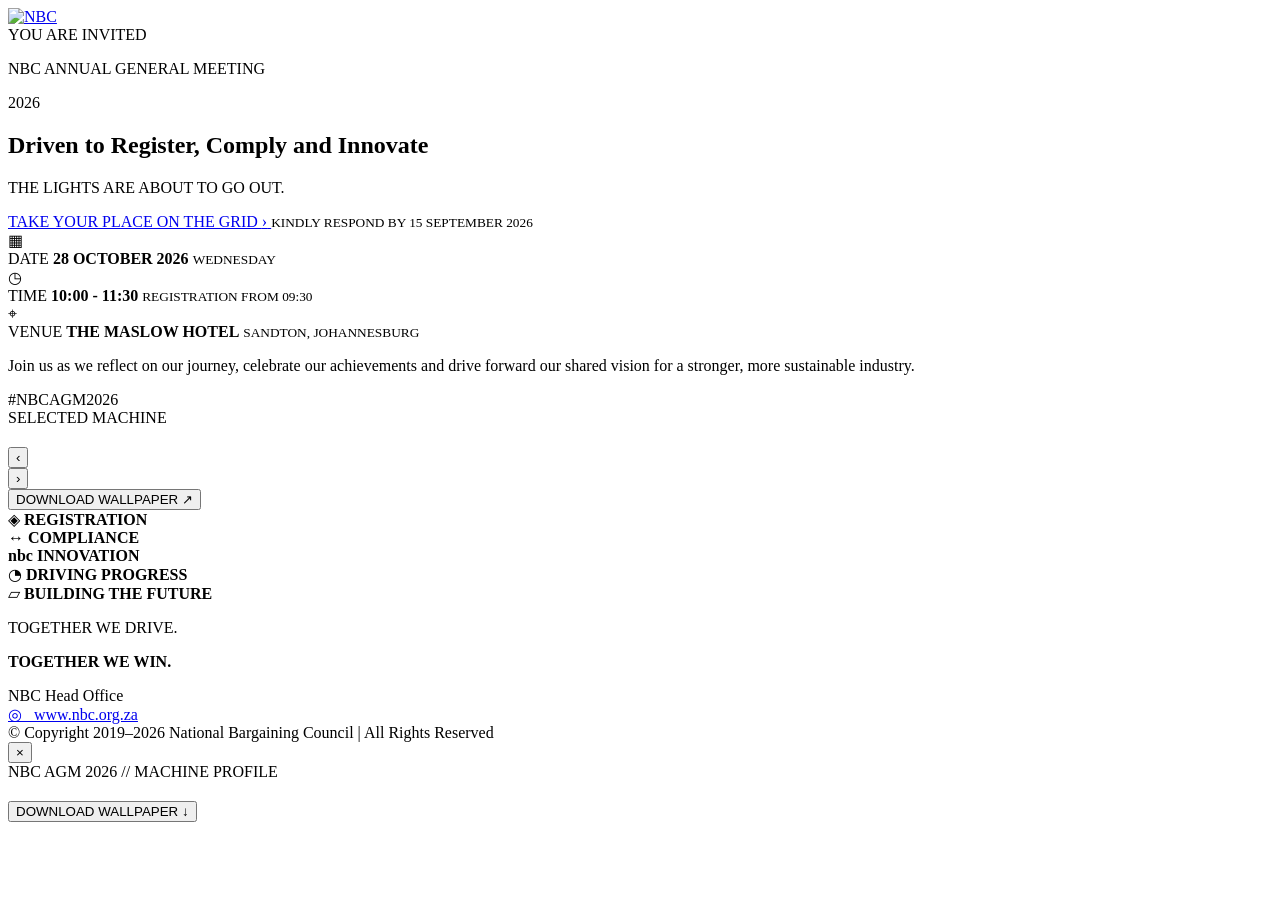
==== pages/grid.html @ b0f7852e "final before testing" ====
<!doctype html>
<html lang="en">
  <head>
    <meta charset="utf-8" />
    <meta name="viewport" content="width=device-width, initial-scale=1" />

    <title>NBC AGM 2026 — Take Your Place on the Grid</title>

    <link rel="preconnect" href="https://fonts.googleapis.com" />
    <link rel="preconnect" href="https://fonts.gstatic.com" crossorigin />

    <link
      href="https://fonts.googleapis.com/css2?family=Inter:wght@400;500;600;700;800;900&family=Rajdhani:wght@500;600;700&display=swap"
      rel="stylesheet"
    />

    <link rel="stylesheet" href="../css/grid.css" />
  </head>

  <body>
    <main class="site" id="site">
      <!-- HERO -->
      <section class="hero">
        <!-- Navigation -->
        <nav class="nav">
          <div class="brand">
            <a href="../index.html">
              <img src="../assets/nbc-logo.png" alt="NBC" />
            </a>
          </div>

          <span class="nav-tag">
            YOU ARE INVITED
            <i></i>
          </span>
        </nav>

        <div class="hero-copy">
          <div class="event-intro">
            <p class="hero-title">NBC ANNUAL GENERAL MEETING</p>

            <div class="year">2026</div>

            <h2 class="hero-main-title">
              Driven to Register, Comply and Innovate
            </h2>

            <!-- EVENT -->
            <section class="event">
              <div class="rsvp">
                <p class="event-kicker">THE LIGHTS ARE ABOUT TO GO OUT.</p>

                <a href="rsvp.html" id="rsvpButton" class="cta">
                  TAKE YOUR PLACE ON THE GRID
                  <span>›</span>
                </a>

                <small>KINDLY RESPOND BY 15 SEPTEMBER 2026</small>
              </div>
              <div class="details">
                <article>
                  <span>▦</span>

                  <div>
                    <label>DATE</label>
                    <strong>28 OCTOBER 2026</strong>
                    <small>WEDNESDAY</small>
                  </div>
                </article>

                <article>
                  <span>◷</span>

                  <div>
                    <label>TIME</label>
                    <strong>10:00 - 11:30</strong>
                    <small>REGISTRATION FROM 09:30</small>
                  </div>
                </article>

                <article>
                  <span>⌖</span>

                  <div>
                    <label>VENUE</label>
                    <strong>THE MASLOW HOTEL</strong>
                    <small>SANDTON, JOHANNESBURG</small>
                  </div>
                </article>
              </div>

              <!-- RSVP -->
            </section>

            <p>
              Join us as we reflect on our journey, celebrate our achievements
              and drive forward our shared vision for a stronger, more
              sustainable industry.
            </p>

            <span class="hashtag">#NBCAGM2026</span>
          </div>
        </div>

        <!-- CAR SHOWCASE -->
        <section
          class="car-showcase"
          aria-label="Interactive racing car carousel"
        >
          <div class="showcase-glow"></div>

          <div class="road"></div>

          <div class="speed-line speed-line-a"></div>
          <div class="speed-line speed-line-b"></div>

          <!-- Selected Car Information -->
          <div class="car-info">
            <span class="car-kicker">SELECTED MACHINE</span>

            <h2 id="carName"></h2>

            <p id="carDescription"></p>
          </div>

          <!-- Car Carousel -->
          <div class="car-container">
            <button
              type="button"
              class="carousel-arrow carousel-prev"
              id="prevCar"
              aria-label="Previous car"
            >
              ‹
            </button>

            <div class="cars" id="cars"></div>

            <button
              type="button"
              class="carousel-arrow carousel-next"
              id="nextCar"
              aria-label="Next car"
            >
              ›
            </button>
          </div>

          <!-- Car Actions -->
          <div class="car-actions">
            <button type="button" class="wallpaper-button" id="wallpaperButton">
              DOWNLOAD WALLPAPER
              <span>↗</span>
            </button>
          </div>

          <!-- Carousel Indicators -->
          <div class="carousel-dots" id="carouselDots"></div>
        </section>

        <!-- PILLARS -->
        <div class="pillars">
          <div>
            <span>◈</span>
            <b>REGISTRATION</b>
          </div>

          <div>
            <span>↔</span>
            <b>COMPLIANCE</b>
          </div>

          <div>
            <strong>nbc</strong>
            <b>INNOVATION</b>
          </div>

          <div>
            <span>◔</span>
            <b>DRIVING PROGRESS</b>
          </div>

          <div>
            <span>▱</span>
            <b>BUILDING THE FUTURE</b>
          </div>
        </div>
      </section>

      <section class="closing">
        <p>TOGETHER WE DRIVE.</p>

        <p>
          <strong>TOGETHER WE WIN.</strong>
        </p>

        <div class="closing__lines"></div>
      </section>

      <!-- FOOTER -->
      <footer class="footer">
        <div class="footer-content">
          <div class="footer-left">NBC Head Office</div>

          <a
            class="footer-center"
            href="https://www.nbc.org.za"
            target="_blank"
            rel="noreferrer"
          >
            ◎ &nbsp; www.nbc.org.za
          </a>

          <div class="footer-right">
            © Copyright 2019–2026 National Bargaining Council | All Rights
            Reserved
          </div>
        </div>
      </footer>
    </main>

    <!-- CAR MODAL -->
    <div class="car-modal" id="carModal" aria-hidden="true">
      <div class="modal-backdrop" data-close-modal></div>

      <section
        class="modal-panel"
        role="dialog"
        aria-modal="true"
        aria-labelledby="modalCarName"
      >
        <button
          type="button"
          class="modal-close"
          id="modalClose"
          aria-label="Close car view"
        >
          ×
        </button>

        <div class="modal-car-art" id="modalCarArt"></div>

        <div class="modal-copy">
          <span class="car-kicker"> NBC AGM 2026 // MACHINE PROFILE </span>

          <h2 id="modalCarName"></h2>

          <p id="modalCarDescription"></p>

          <button type="button" class="modal-wallpaper" id="modalWallpaper">
            DOWNLOAD WALLPAPER
            <span>↓</span>
          </button>
        </div>
      </section>
    </div>

    <!-- AUDIO -->

    <audio id="mainMusic" loop src="../assets/audio/main.wav"></audio>
    <audio
      id="buttonClickSound"
      preload="auto"
      src="../assets/audio/button-click.wav"
    ></audio>

    <!-- SCRIPTS -->
    <script type="module" src="../js/carousel.js"></script>
    <script type="module" src="../js/main.js"></script>
  </body>
</html>
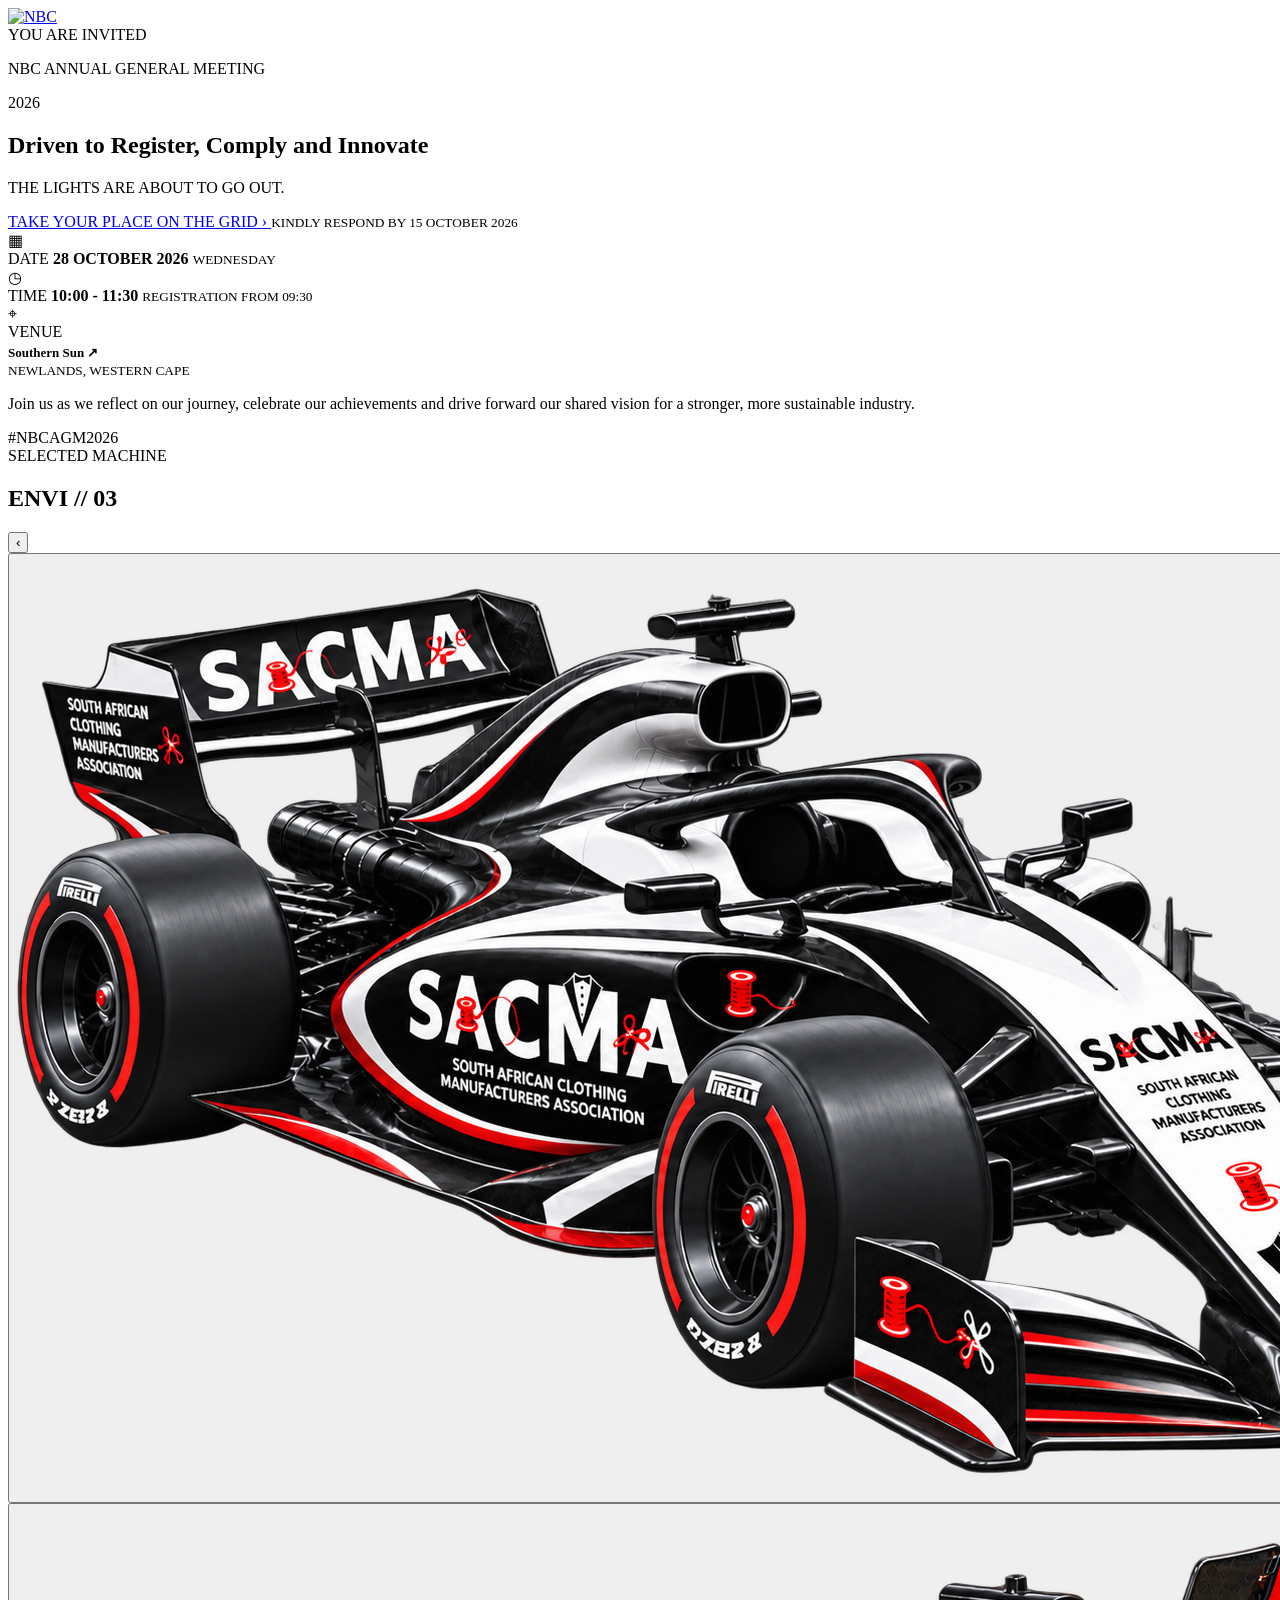
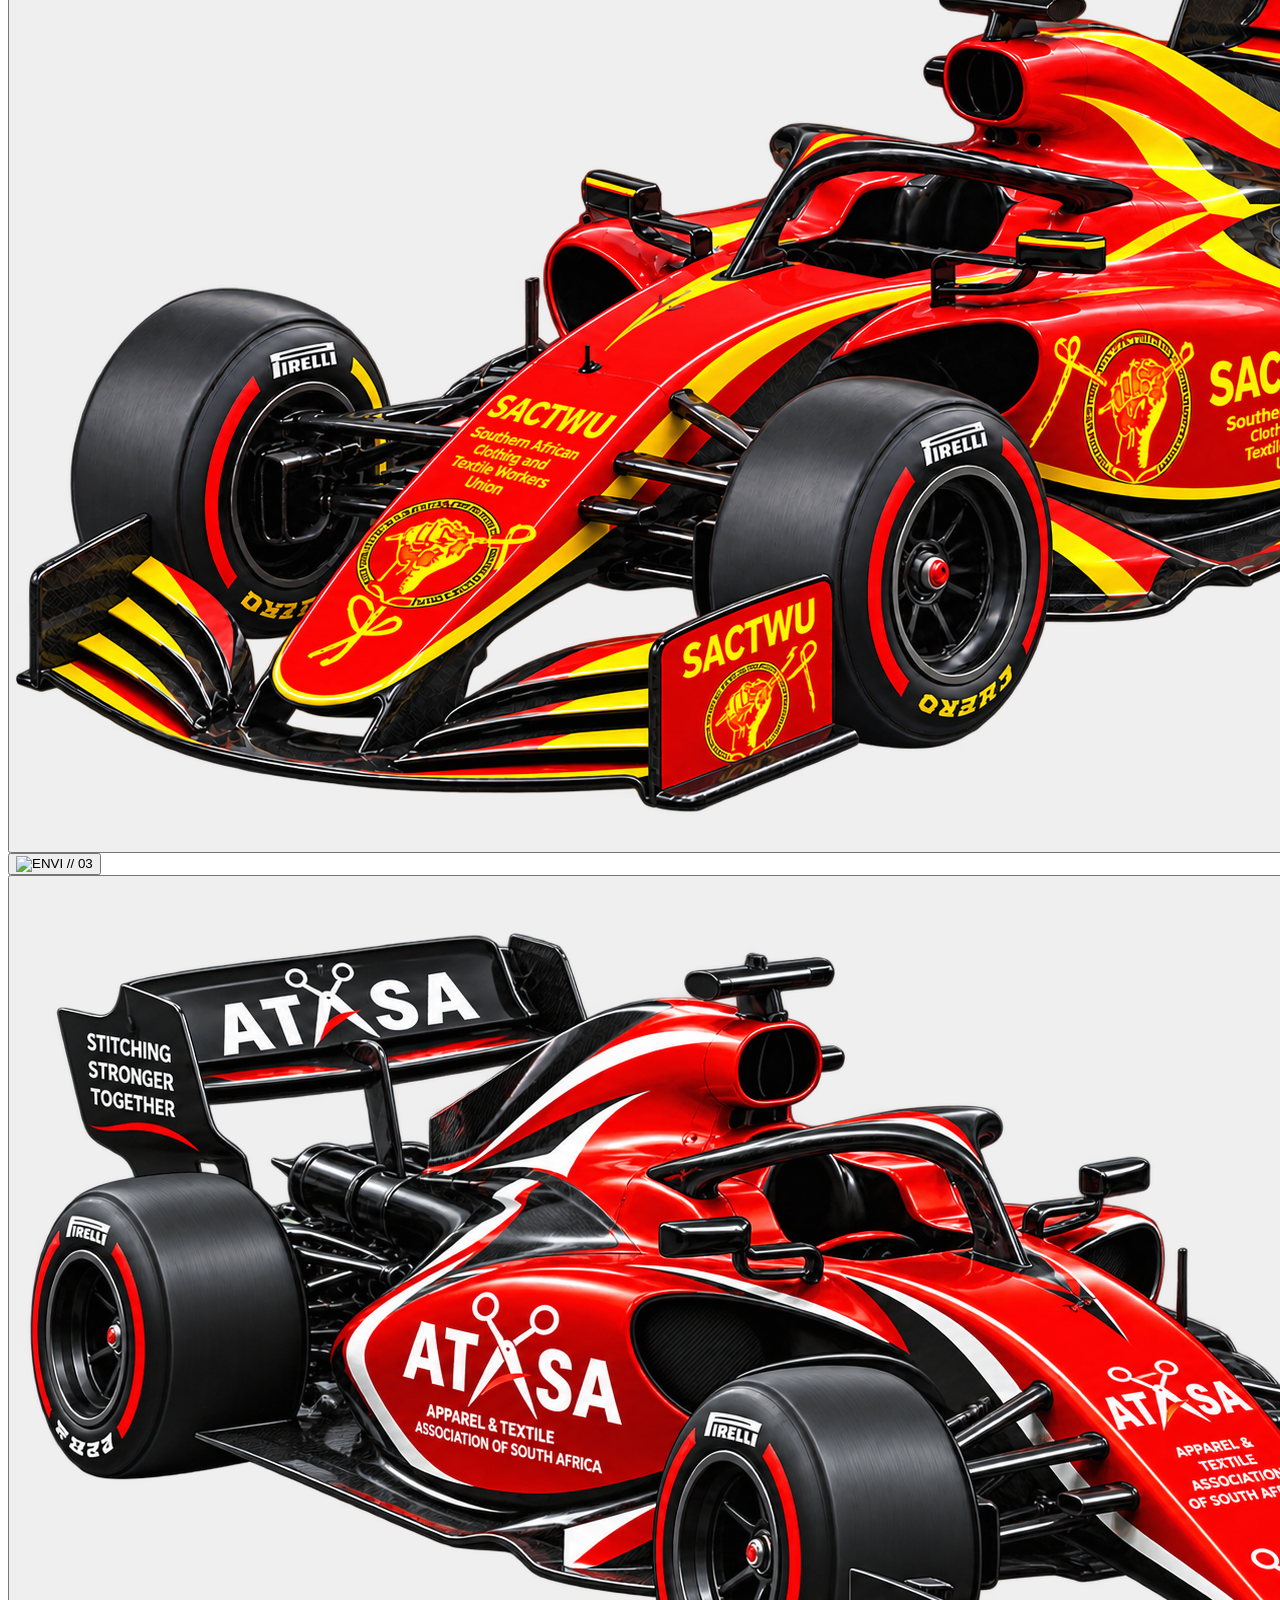
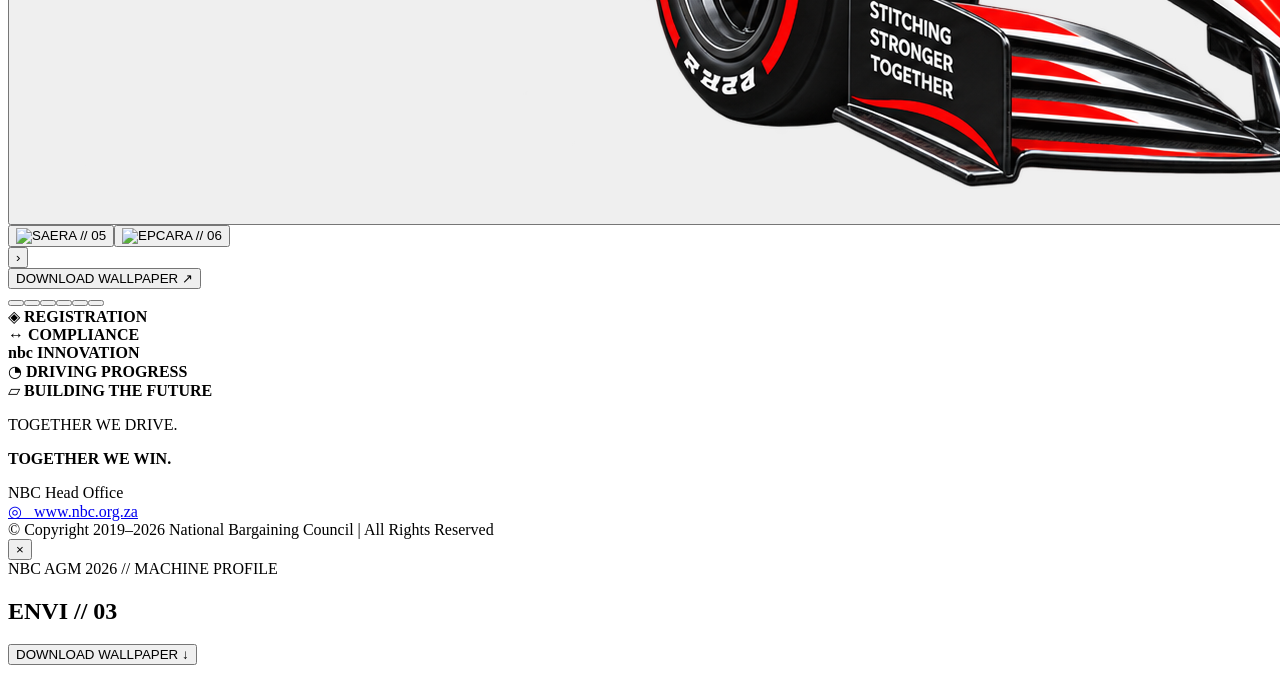
==== commit 0223fcd2: "working_to_test" ====
--- a/pages/grid.html
+++ b/pages/grid.html
@@ -55,7 +55,7 @@
                   <span>›</span>
                 </a>
 
-                <small>KINDLY RESPOND BY 15 SEPTEMBER 2026</small>
+                <small>KINDLY RESPOND BY 15 OCTOBER 2026</small>
               </div>
               <div class="details">
                 <article>
@@ -83,8 +83,26 @@
 
                   <div>
                     <label>VENUE</label>
-                    <strong>THE MASLOW HOTEL</strong>
-                    <small>SANDTON, JOHANNESBURG</small>
+
+                    <a
+                      href="https://www.southernsun.com/southern-sun-newlands"
+                      target="_blank"
+                      rel="noopener noreferrer"
+                      style="
+                        display: block;
+                        margin-top: 4px;
+                        font-size: 13px;
+                        font-weight: 700;
+                        color: inherit;
+                        text-decoration: none;
+                      "
+                      onmouseover="this.style.color = 'var(--red)'"
+                      onmouseout="this.style.color = 'inherit'"
+                    >
+                      Southern Sun ↗
+                    </a>
+
+                    <small>NEWLANDS, WESTERN CAPE</small>
                   </div>
                 </article>
               </div>
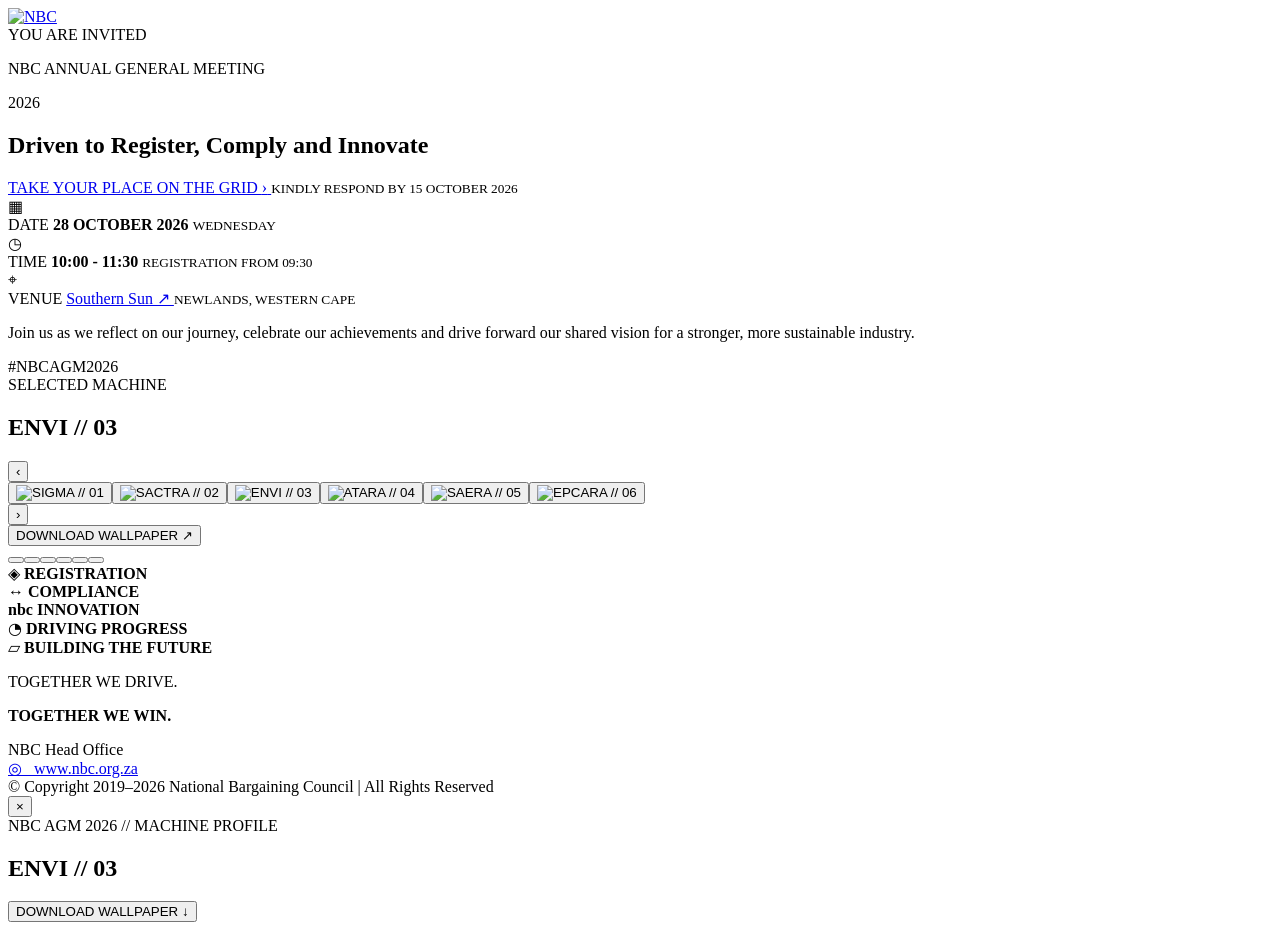
==== commit 40613005: "final" ====
--- a/pages/grid.html
+++ b/pages/grid.html
@@ -48,8 +48,6 @@
             <!-- EVENT -->
             <section class="event">
               <div class="rsvp">
-                <p class="event-kicker">THE LIGHTS ARE ABOUT TO GO OUT.</p>
-
                 <a href="rsvp.html" id="rsvpButton" class="cta">
                   TAKE YOUR PLACE ON THE GRID
                   <span>›</span>
@@ -57,6 +55,7 @@
 
                 <small>KINDLY RESPOND BY 15 OCTOBER 2026</small>
               </div>
+
               <div class="details">
                 <article>
                   <span>▦</span>
@@ -85,19 +84,10 @@
                     <label>VENUE</label>
 
                     <a
+                      class="venue-link"
                       href="https://www.southernsun.com/southern-sun-newlands"
                       target="_blank"
                       rel="noopener noreferrer"
-                      style="
-                        display: block;
-                        margin-top: 4px;
-                        font-size: 13px;
-                        font-weight: 700;
-                        color: inherit;
-                        text-decoration: none;
-                      "
-                      onmouseover="this.style.color = 'var(--red)'"
-                      onmouseout="this.style.color = 'inherit'"
                     >
                       Southern Sun ↗
                     </a>
@@ -110,7 +100,7 @@
               <!-- RSVP -->
             </section>
 
-            <p>
+            <p class="hero-description">
               Join us as we reflect on our journey, celebrate our achievements
               and drive forward our shared vision for a stronger, more
               sustainable industry.
@@ -119,7 +109,10 @@
             <span class="hashtag">#NBCAGM2026</span>
           </div>
         </div>
-
+      </section>
+
+      <!-- MACHINE / GRID SECTION -->
+      <section class="machine-section">
         <!-- CAR SHOWCASE -->
         <section
           class="car-showcase"
@@ -276,6 +269,7 @@
     <!-- AUDIO -->
 
     <audio id="mainMusic" loop src="../assets/audio/main.wav"></audio>
+
     <audio
       id="buttonClickSound"
       preload="auto"
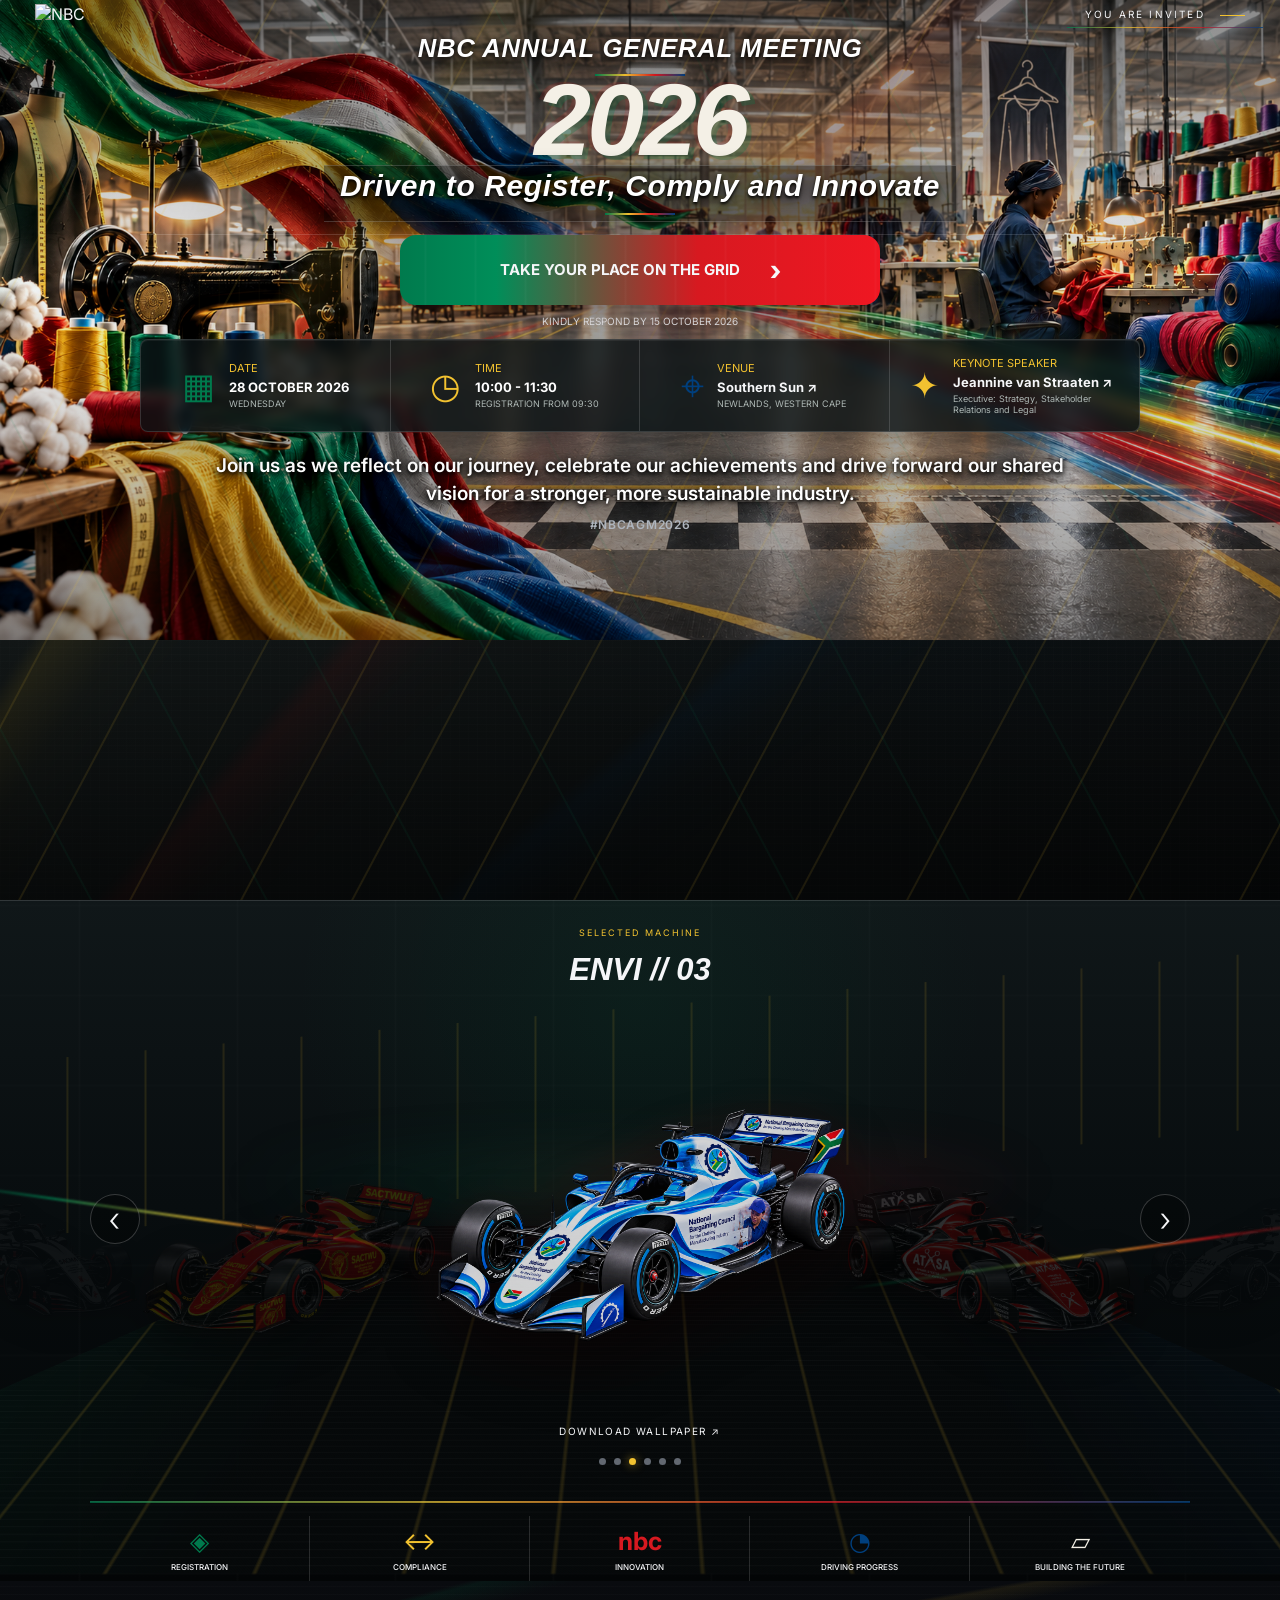
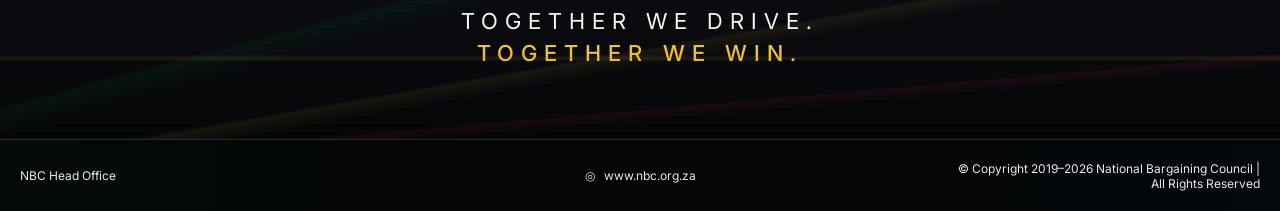
==== commit 148b475d: "final" ====
--- a/pages/grid.html
+++ b/pages/grid.html
@@ -93,6 +93,26 @@
                     </a>
 
                     <small>NEWLANDS, WESTERN CAPE</small>
+                  </div>
+                </article>
+
+                <article class="keynote-speaker">
+                  <span>✦</span>
+
+                  <div>
+                    <label>KEYNOTE SPEAKER</label>
+                    <a
+                      class="venue-link"
+                      href="https://www.linkedin.com/in/jeannine-van-straaten-a09b881b6/"
+                      target="_blank"
+                      rel="noopener noreferrer"
+                    >
+                      Jeannine van Straaten ↗
+                    </a>
+                    <small
+                      >Executive: Strategy, Stakeholder Relations and
+                      Legal</small
+                    >
                   </div>
                 </article>
               </div>
--- a/css/grid.css
+++ b/css/grid.css
@@ -0,0 +1,2047 @@
+/* =========================================================
+   NBC AGM 2026 — GRID PAGE
+   NBC TEXTILE x FORMULA 1 VISUAL REFRESH
+
+   NOTE:
+   - Existing HTML / JS structure is preserved.
+   - Carousel, modal, RSVP and wallpaper functionality are untouched.
+   - This stylesheet only changes the visual language.
+   ========================================================= */
+
+:root {
+  --bg: #030506;
+  --bg-soft: #080d0d;
+  --panel: rgba(8, 13, 14, 0.82);
+
+  --red: #d71920;
+  --green: #007a4d;
+  --gold: #f2c230;
+  --blue: #003f7d;
+
+  --cream: #f4f0e6;
+  --text: #f5f6f8;
+  --muted: #aeb5be;
+  --muted-dark: #747d86;
+
+  --line: rgba(255, 255, 255, 0.14);
+  --line-soft: rgba(255, 255, 255, 0.07);
+}
+
+/* =========================================================
+   RESET
+   ========================================================= */
+
+* {
+  box-sizing: border-box;
+}
+
+html {
+  margin: 0;
+  padding: 0;
+  width: 100%;
+  min-height: 100%;
+}
+
+body {
+  margin: 0;
+  background: var(--bg);
+  color: var(--text);
+  font-family: Inter, Arial, sans-serif;
+  overflow-x: hidden;
+}
+
+button,
+a {
+  font: inherit;
+  color: inherit;
+}
+
+button {
+  cursor: pointer;
+}
+
+a {
+  text-decoration: none;
+}
+
+/* =========================================================
+   MAIN SITE
+   ========================================================= */
+
+.site {
+  position: relative;
+  opacity: 0;
+  visibility: hidden;
+  transition: opacity 1.25s ease;
+
+  background:
+    radial-gradient(ellipse at 8% 18%, rgba(0, 122, 77, 0.1), transparent 28%),
+    radial-gradient(
+      ellipse at 91% 36%,
+      rgba(242, 194, 48, 0.07),
+      transparent 25%
+    ),
+    radial-gradient(
+      ellipse at 80% 78%,
+      rgba(0, 63, 125, 0.08),
+      transparent 28%
+    ),
+    var(--bg);
+}
+
+.site.is-live {
+  opacity: 1;
+  visibility: visible;
+}
+
+.car-actions {
+  position: relative;
+  z-index: 20;
+
+  display: flex;
+  align-items: center;
+  justify-content: center;
+
+  margin-top: 10px;
+}
+
+/* =========================================================
+   HERO
+   ========================================================= */
+
+.hero {
+  position: relative;
+  min-height: 100vh;
+
+  display: flex;
+  flex-direction: column;
+
+  overflow: hidden;
+
+  background:
+    linear-gradient(
+      180deg,
+      rgba(0, 0, 0, 0.08) 0%,
+      rgba(0, 0, 0, 0.02) 45%,
+      rgba(0, 0, 0, 0.18) 100%
+    ),
+    url("../assets/background.png") center top / 100% auto no-repeat,
+    repeating-linear-gradient(
+      0deg,
+      rgba(255, 255, 255, 0.018) 0,
+      rgba(255, 255, 255, 0.018) 1px,
+      transparent 1px,
+      transparent 7px
+    ),
+    repeating-linear-gradient(
+      90deg,
+      rgba(255, 255, 255, 0.012) 0,
+      rgba(255, 255, 255, 0.012) 1px,
+      transparent 1px,
+      transparent 9px
+    ),
+    radial-gradient(ellipse at 18% 18%, rgba(0, 122, 77, 0.1), transparent 31%),
+    radial-gradient(
+      ellipse at 82% 23%,
+      rgba(242, 194, 48, 0.07),
+      transparent 27%
+    ),
+    radial-gradient(
+      ellipse at 74% 62%,
+      rgba(0, 63, 125, 0.07),
+      transparent 34%
+    ),
+    linear-gradient(145deg, #1a2222 0%, #202828 36%, #151b1c 72%, #101416 100%);
+}
+
+/* South African textile ribbons */
+.hero::before {
+  content: "";
+  position: absolute;
+  inset: -12% -8%;
+
+  pointer-events: none;
+
+  opacity: 0.62;
+
+  background:
+    linear-gradient(
+      118deg,
+      transparent 0 12%,
+      rgba(0, 122, 77, 0.28) 13%,
+      rgba(0, 122, 77, 0.05) 16%,
+      transparent 19%
+    ),
+    linear-gradient(
+      125deg,
+      transparent 0 29%,
+      rgba(242, 194, 48, 0.22) 30%,
+      rgba(242, 194, 48, 0.04) 33%,
+      transparent 36%
+    ),
+    linear-gradient(
+      133deg,
+      transparent 0 45%,
+      rgba(215, 25, 32, 0.18) 46%,
+      rgba(215, 25, 32, 0.03) 49%,
+      transparent 52%
+    ),
+    linear-gradient(
+      141deg,
+      transparent 0 62%,
+      rgba(0, 63, 125, 0.22) 63%,
+      rgba(0, 63, 125, 0.04) 66%,
+      transparent 69%
+    );
+
+  filter: blur(2px);
+}
+
+/* Thread / stitch layer */
+.hero::after {
+  content: "";
+  position: absolute;
+  inset: 0;
+
+  pointer-events: none;
+
+  z-index: 5;
+
+  background:
+    repeating-linear-gradient(
+      118deg,
+      transparent 0 46px,
+      rgba(242, 194, 48, 0.1) 47px 48px,
+      transparent 49px 98px
+    ),
+    repeating-linear-gradient(
+      62deg,
+      transparent 0 79px,
+      rgba(0, 122, 77, 0.08) 80px 81px,
+      transparent 82px 155px
+    ),
+    linear-gradient(
+      180deg,
+      rgba(0, 0, 0, 0.42),
+      transparent 32%,
+      rgba(0, 0, 0, 0.68) 100%
+    );
+}
+
+/* =========================================================
+   NAVIGATION
+   ========================================================= */
+
+.nav {
+  position: relative;
+  z-index: 40;
+
+  display: flex;
+  justify-content: space-between;
+  align-items: center;
+
+  width: min(calc(100% - 70px), 1440px);
+
+  margin: 0 auto;
+}
+
+.brand {
+  display: flex;
+  align-items: center;
+  gap: 12px;
+}
+
+.brand img {
+  width: 450px;
+}
+
+.brand-mark {
+  font-size: 43px;
+  font-weight: 900;
+  letter-spacing: -0.1em;
+}
+
+.brand-copy {
+  font-size: 9px;
+  line-height: 1.25;
+}
+
+.brand-copy small {
+  font-size: 7px;
+  opacity: 0.7;
+}
+
+.nav-tag {
+  position: relative;
+
+  padding: 8px 0;
+
+  font-size: 10px;
+  letter-spacing: 0.22em;
+}
+
+.nav-tag::before {
+  content: "";
+
+  position: absolute;
+  left: -18px;
+  right: -18px;
+  bottom: 0;
+
+  height: 1px;
+
+  background: linear-gradient(
+    90deg,
+    var(--green),
+    var(--gold),
+    var(--red),
+    var(--blue)
+  );
+
+  opacity: 0.75;
+}
+
+.nav-tag i {
+  display: inline-block;
+
+  width: 25px;
+  height: 1px;
+
+  margin-left: 10px;
+
+  background: var(--gold);
+
+  vertical-align: middle;
+}
+
+/* =========================================================
+   HERO TEXT
+   ========================================================= */
+
+.hero-copy {
+  position: relative;
+  z-index: 35;
+
+  text-align: center;
+
+  padding: 8px 20px 24px;
+}
+
+.hero-copy::before {
+  content: "";
+  position: absolute;
+  z-index: -1;
+
+  top: 0;
+  left: 50%;
+  width: min(900px, 96%);
+  height: 100%;
+
+  transform: translateX(-50%);
+
+  background: radial-gradient(
+    ellipse at center,
+    rgba(0, 0, 0, 0.3) 0%,
+    rgba(0, 0, 0, 0.18) 42%,
+    transparent 75%
+  );
+
+  filter: blur(10px);
+  pointer-events: none;
+}
+
+.hero-title {
+  margin-top: 0px;
+  margin-bottom: 0px;
+
+  color: #ffffff;
+
+  font:
+    700 italic clamp(24px, 2vw, 34px) / 1 Rajdhani,
+    sans-serif;
+
+  letter-spacing: 0.03em;
+
+  text-shadow:
+    0 2px 4px rgba(0, 0, 0, 0.85),
+    0 5px 18px rgba(0, 0, 0, 0.65);
+}
+
+.hero-title::after {
+  content: "";
+
+  display: block;
+
+  width: 90px;
+  height: 2px;
+
+  margin: 12px auto 0;
+
+  background: linear-gradient(
+    90deg,
+    var(--green),
+    var(--gold),
+    var(--red),
+    var(--blue)
+  );
+}
+
+.hero-main-title {
+  display: inline-block;
+
+  margin: 2px auto 0;
+  padding: 5px 16px 6px;
+
+  color: #ffffff;
+
+  font:
+    700 italic clamp(22px, 2.5vw, 30px) / 1 Rajdhani,
+    sans-serif;
+
+  letter-spacing: 0.02em;
+
+  background: rgba(0, 0, 0, 0.42);
+
+  border-top: 1px solid rgba(255, 255, 255, 0.18);
+  border-bottom: 1px solid rgba(255, 255, 255, 0.18);
+
+  box-shadow: 0 5px 20px rgba(0, 0, 0, 0.38);
+
+  text-shadow:
+    0 2px 3px rgba(0, 0, 0, 0.95),
+    0 4px 12px rgba(0, 0, 0, 0.85);
+}
+
+.event-kicker {
+  color: var(--gold);
+
+  font-size: 17px;
+  font-weight: 700;
+  font-style: italic;
+
+  letter-spacing: 0.04em;
+}
+
+.hero h1 {
+  margin: 15px 0;
+
+  font:
+    700 italic clamp(62px, 7vw, 108px) / 0.78 Rajdhani,
+    sans-serif;
+}
+
+.hero h1 span {
+  display: block;
+}
+
+.hero h1 em {
+  color: var(--red);
+}
+
+.subline {
+  font-size: 19px;
+}
+
+.subline strong {
+  color: var(--gold);
+  font-weight: 500;
+}
+
+.hashtag {
+  display: block;
+
+  margin-top: 10px;
+  margin-bottom: 0;
+
+  color: #aeb5be;
+
+  font-size: 12px;
+  font-weight: 600;
+  letter-spacing: 0.06em;
+  text-transform: uppercase;
+}
+
+/* =========================================================
+   MACHINE / GRID SECTION
+   ========================================================= */
+
+.machine-section {
+  position: relative;
+  overflow: hidden;
+
+  background:
+    radial-gradient(ellipse at 50% 15%, rgba(0, 122, 77, 0.1), transparent 38%),
+    linear-gradient(180deg, #101719 0%, #080d0f 45%, #030506 100%);
+}
+
+.machine-section::before {
+  content: "";
+
+  position: absolute;
+  inset: 0;
+
+  pointer-events: none;
+
+  background:
+    repeating-linear-gradient(
+      90deg,
+      transparent 0 78px,
+      rgba(255, 255, 255, 0.018) 79px 80px,
+      transparent 81px 158px
+    ),
+    repeating-linear-gradient(
+      0deg,
+      transparent 0 44px,
+      rgba(255, 255, 255, 0.014) 45px 46px,
+      transparent 47px 90px
+    );
+
+  opacity: 0.7;
+}
+
+/* =========================================================
+   CAR SHOWCASE
+   ========================================================= */
+
+.car-showcase {
+  position: relative;
+  z-index: 10;
+
+  border-top: 1px solid var(--line);
+
+  min-height: 560px;
+
+  width: min(1320px, 100%);
+
+  margin: 0 auto;
+
+  padding-top: 18px;
+  padding-bottom: 24px;
+
+  display: flex;
+  flex-direction: column;
+  align-items: center;
+
+  perspective: 1000px;
+}
+
+/* Textile band behind car showcase */
+.car-showcase::before {
+  content: "";
+
+  position: absolute;
+
+  left: -10%;
+  right: -10%;
+  top: 18%;
+  height: 30%;
+
+  pointer-events: none;
+
+  opacity: 0.22;
+
+  background: repeating-linear-gradient(
+    90deg,
+    transparent 0 38px,
+    rgba(242, 194, 48, 0.55) 39px 40px,
+    transparent 41px 78px
+  );
+
+  transform: skewY(-5deg);
+  filter: blur(0.4px);
+}
+
+/* =========================================================
+   SHOWCASE GLOW
+   ========================================================= */
+
+.showcase-glow {
+  position: absolute;
+
+  left: 20%;
+  right: 20%;
+  top: 35%;
+
+  height: 150px;
+
+  background:
+    radial-gradient(
+      ellipse at 35% 50%,
+      rgba(0, 122, 77, 0.14),
+      transparent 45%
+    ),
+    radial-gradient(
+      ellipse at 65% 50%,
+      rgba(215, 25, 32, 0.15),
+      transparent 45%
+    );
+
+  filter: blur(24px);
+
+  pointer-events: none;
+
+  z-index: 1;
+}
+
+/* =========================================================
+   ROAD / TEXTILE RUNWAY
+   ========================================================= */
+
+.road {
+  position: absolute;
+
+  left: -12%;
+  right: -12%;
+
+  top: 30%;
+  bottom: -25%;
+
+  transform: rotateX(64deg);
+
+  clip-path: polygon(29% 0, 71% 0, 100% 100%, 0 100%);
+
+  background:
+    /* stitch marks */
+    repeating-linear-gradient(
+      90deg,
+      transparent 0 55px,
+      rgba(242, 194, 48, 0.12) 56px 58px,
+      transparent 59px 112px
+    ),
+    /* textile weave */
+    repeating-linear-gradient(
+        0deg,
+        rgba(255, 255, 255, 0.025) 0 1px,
+        transparent 1px 8px
+      ),
+    linear-gradient(
+      90deg,
+      rgba(0, 122, 77, 0.1),
+      rgba(5, 8, 9, 0.94) 30%,
+      rgba(5, 8, 9, 0.94) 70%,
+      rgba(0, 63, 125, 0.1)
+    );
+
+  z-index: 2;
+
+  pointer-events: none;
+}
+
+/* =========================================================
+   CAR CONTAINER
+   ========================================================= */
+
+.car-container {
+  position: relative;
+
+  z-index: 15;
+
+  width: 100%;
+  height: 390px;
+
+  display: flex;
+  align-items: center;
+  justify-content: center;
+}
+
+/* =========================================================
+   SPEED / THREAD LINES
+   ========================================================= */
+
+.speed-line {
+  position: absolute;
+
+  height: 2px;
+
+  background: linear-gradient(
+    90deg,
+    transparent,
+    var(--green) 20%,
+    var(--gold) 50%,
+    var(--red) 75%,
+    transparent
+  );
+
+  filter: blur(0.8px);
+
+  pointer-events: none;
+
+  z-index: 4;
+}
+
+.speed-line-a {
+  width: 40%;
+
+  left: -4%;
+  top: 54%;
+
+  transform: rotate(8deg);
+}
+
+.speed-line-b {
+  width: 38%;
+
+  right: -4%;
+  top: 60%;
+
+  transform: rotate(-8deg);
+}
+
+/* =========================================================
+   CAR HOLDER
+   ========================================================= */
+
+.cars {
+  position: relative;
+
+  width: 100%;
+  height: 100%;
+
+  display: flex;
+  align-items: center;
+  justify-content: center;
+
+  z-index: 10;
+}
+
+/* =========================================================
+   INDIVIDUAL CAR
+   ========================================================= */
+
+.car-card {
+  position: absolute;
+
+  left: 50%;
+  top: 60%;
+
+  width: 260px;
+  height: 105px;
+
+  padding: 0;
+
+  border: 0;
+
+  background: transparent;
+
+  transform: translate(-50%, -50%);
+
+  cursor: pointer;
+
+  transition:
+    transform 0.65s cubic-bezier(0.2, 0.8, 0.2, 1),
+    opacity 0.5s,
+    filter 0.5s;
+
+  z-index: 3;
+}
+
+/* =========================================================
+   CAR IMAGE
+   ========================================================= */
+
+.car-card img {
+  position: absolute;
+
+  left: 50%;
+  top: 50%;
+
+  width: 490px;
+  height: 210px;
+
+  transform: translate(-50%, -50%);
+
+  object-fit: contain;
+
+  filter: drop-shadow(0 25px 24px rgba(0, 0, 0, 0.65))
+    drop-shadow(0 0 20px rgba(215, 25, 32, 0.08));
+
+  pointer-events: none;
+}
+
+/* =========================================================
+   ACTIVE CAR
+   ========================================================= */
+
+.car-card.active {
+  transform: translate(-50%, -50%) translateY(-35px) scale(1.3);
+
+  opacity: 0.9;
+
+  filter: brightness(0.92);
+
+  z-index: 10;
+}
+
+/* =========================================================
+   CAR POSITIONS
+   ========================================================= */
+
+.car-card.left {
+  transform: translate(-185%, -50%) scale(0.78);
+
+  opacity: 0.55;
+
+  filter: brightness(0.3);
+
+  z-index: 4;
+}
+
+.car-card.right {
+  transform: translate(85%, -50%) scale(0.78);
+
+  opacity: 0.55;
+
+  filter: brightness(0.3);
+
+  z-index: 4;
+}
+
+.car-card.far-left {
+  transform: translate(-285%, -50%) scale(0.58);
+
+  opacity: 0.2;
+
+  filter: brightness(0.2);
+
+  z-index: 2;
+}
+
+.car-card.far-right {
+  transform: translate(185%, -50%) scale(0.58);
+
+  opacity: 0.2;
+
+  filter: brightness(0.2);
+
+  z-index: 2;
+}
+
+.car-card.hidden {
+  opacity: 0;
+  pointer-events: none;
+}
+
+/* =========================================================
+   CAROUSEL ARROWS
+   ========================================================= */
+
+.carousel-arrow {
+  position: absolute;
+
+  top: 50%;
+  z-index: 25;
+
+  width: 50px;
+  height: 50px;
+
+  display: flex;
+  align-items: center;
+  justify-content: center;
+
+  padding: 0;
+
+  border: 1px solid rgba(255, 255, 255, 0.2);
+  border-radius: 50%;
+
+  background: rgba(0, 0, 0, 0.3);
+
+  font-size: 34px;
+  font-weight: 300;
+  line-height: 1;
+
+  transform: translateY(-50%);
+
+  transition:
+    border-color 0.2s,
+    background 0.2s,
+    box-shadow 0.2s;
+}
+
+.carousel-arrow:hover {
+  border-color: var(--gold);
+
+  background: rgba(0, 122, 77, 0.12);
+
+  box-shadow: 0 0 18px rgba(242, 194, 48, 0.15);
+}
+
+.carousel-prev {
+  left: 7%;
+}
+
+.carousel-next {
+  right: 7%;
+}
+
+/* =========================================================
+   CAR INFORMATION
+   ========================================================= */
+
+.car-info {
+  position: relative;
+
+  z-index: 20;
+
+  display: flex;
+  flex-direction: column;
+  align-items: center;
+  justify-content: center;
+
+  gap: 10px;
+
+  margin-bottom: 10px;
+
+  text-align: center;
+}
+
+.car-kicker {
+  margin-top: 8px;
+
+  font-size: 9px;
+  letter-spacing: 0.22em;
+
+  color: var(--gold);
+}
+
+.car-info h2 {
+  margin: 4px 0;
+
+  font:
+    700 italic 31px Rajdhani,
+    sans-serif;
+}
+
+.car-info p {
+  margin: 0 0 12px;
+
+  color: #b8bec6;
+
+  font-size: 11px;
+}
+
+/* =========================================================
+   WALLPAPER BUTTON
+   ========================================================= */
+
+.wallpaper-button {
+  border: 0;
+
+  background: transparent;
+
+  color: var(--text);
+
+  font-size: 10px;
+  letter-spacing: 0.14em;
+
+  cursor: pointer;
+}
+
+.wallpaper-button:hover {
+  color: var(--gold);
+}
+
+/* =========================================================
+   DOTS
+   ========================================================= */
+
+.carousel-dots {
+  position: relative;
+
+  z-index: 20;
+
+  display: flex;
+
+  align-items: center;
+  justify-content: center;
+
+  gap: 8px;
+
+  margin-top: 20px;
+}
+
+.carousel-dots button {
+  width: 7px;
+  height: 7px;
+
+  padding: 0;
+
+  border: 0;
+
+  border-radius: 50%;
+
+  background: #626871;
+
+  cursor: pointer;
+}
+
+.carousel-dots button.active {
+  background: var(--gold);
+
+  box-shadow: 0 0 10px rgba(242, 194, 48, 0.65);
+}
+
+/* =========================================================
+   CAROUSEL HINT
+   ========================================================= */
+
+.carousel-hint {
+  position: relative;
+
+  z-index: 20;
+
+  margin: 10px 0 0;
+
+  text-align: center;
+
+  color: #69717b;
+
+  font-size: 7px;
+
+  letter-spacing: 0.24em;
+}
+
+/* =========================================================
+   PILLARS
+   ========================================================= */
+
+.pillars {
+  position: relative;
+
+  z-index: 35;
+
+  display: grid;
+
+  grid-template-columns: repeat(5, 1fr);
+
+  width: min(1100px, 92%);
+
+  margin: 12px auto 0;
+
+  border-top: 1px solid var(--line);
+
+  padding-top: 14px;
+}
+
+.pillars::before {
+  content: "";
+
+  position: absolute;
+
+  left: 0;
+  right: 0;
+  top: -1px;
+
+  height: 2px;
+
+  background: linear-gradient(
+    90deg,
+    var(--green),
+    var(--gold),
+    var(--red),
+    var(--blue)
+  );
+
+  opacity: 0.7;
+}
+
+.pillars > div {
+  min-height: 65px;
+
+  display: flex;
+
+  flex-direction: column;
+
+  align-items: center;
+  justify-content: center;
+
+  gap: 6px;
+
+  text-align: center;
+
+  border-right: 1px solid var(--line);
+}
+
+.pillars > div:last-child {
+  border-right: 0;
+}
+
+.pillars span,
+.pillars strong {
+  font-size: 25px;
+}
+
+.pillars span {
+  color: var(--gold);
+}
+
+.pillars > div:nth-child(1) span {
+  color: var(--green);
+}
+
+.pillars > div:nth-child(2) span {
+  color: var(--gold);
+}
+
+.pillars > div:nth-child(3) strong {
+  color: var(--red);
+}
+
+.pillars > div:nth-child(4) span {
+  color: var(--blue);
+}
+
+.pillars > div:nth-child(5) span {
+  color: var(--cream);
+}
+
+.pillars b {
+  font-size: 8px;
+  font-weight: 500;
+}
+
+/* =========================================================
+   EVENT SECTION
+   ========================================================= */
+
+.event {
+  position: relative;
+
+  text-align: center;
+
+  border-top: 1px solid var(--line);
+  margin-top: 12px;
+  margin-bottom: 0;
+}
+
+.event::before {
+  content: "";
+
+  position: absolute;
+
+  inset: 0;
+
+  pointer-events: none;
+
+  opacity: 0.65;
+
+  background:
+    /* fine stitch pattern */
+    repeating-linear-gradient(
+      90deg,
+      transparent 0 18px,
+      rgba(242, 194, 48, 0.035) 19px 20px
+    ),
+    /* South African inspired diagonal fabric ribbons */
+    linear-gradient(
+        145deg,
+        transparent 0 58%,
+        rgba(0, 122, 77, 0.12) 59%,
+        transparent 62%
+      ),
+    linear-gradient(
+      145deg,
+      transparent 0 68%,
+      rgba(242, 194, 48, 0.1) 69%,
+      transparent 71%
+    ),
+    linear-gradient(
+      145deg,
+      transparent 0 78%,
+      rgba(215, 25, 32, 0.08) 79%,
+      transparent 81%
+    );
+}
+
+.event-intro {
+  max-width: 1000px;
+  margin: auto;
+}
+
+.event__intro,
+.details,
+.rsvp {
+  position: relative;
+  z-index: 1;
+}
+
+.event__intro .eyebrow {
+  font-size: 18px;
+}
+
+.year {
+  margin: 2px 0 1px;
+
+  color: var(--cream);
+
+  font:
+    700 italic clamp(76px, 8vw, 108px) / 0.82 Rajdhani,
+    sans-serif;
+
+  letter-spacing: -0.04em;
+
+  text-shadow:
+    5px 4px 0 rgba(0, 122, 77, 0.25),
+    -4px -2px 0 rgba(215, 25, 32, 0.14);
+}
+
+.event-intro h2::after {
+  content: "";
+
+  display: block;
+
+  width: 70px;
+  height: 2px;
+
+  margin: 12px auto 0;
+
+  background: linear-gradient(
+    90deg,
+    var(--green),
+    var(--gold),
+    var(--red),
+    var(--blue)
+  );
+}
+
+.event h2 {
+  font:
+    700 italic 28px Rajdhani,
+    sans-serif;
+}
+
+.event-intro > p:last-child {
+  margin: 12px auto 0;
+
+  color: #ffffff;
+
+  font-size: 14px;
+  line-height: 1.45;
+
+  text-shadow:
+    0 2px 4px rgba(0, 0, 0, 0.9),
+    0 4px 12px rgba(0, 0, 0, 0.65);
+}
+
+.hero-description {
+  margin: 12px auto 0;
+
+  max-width: 900px;
+
+  color: #ffffff;
+
+  font-size: 19px;
+  font-weight: 600;
+  line-height: 1.45;
+
+  text-shadow:
+    0 2px 4px rgba(0, 0, 0, 1),
+    0 4px 14px rgba(0, 0, 0, 0.9),
+    0 0 8px rgba(0, 0, 0, 0.55);
+}
+
+/* =========================================================
+   EVENT DETAILS
+   ========================================================= */
+
+.details {
+  width: min(1100px, 100%);
+
+  margin: 12px auto 20px;
+
+  display: grid;
+
+  grid-template-columns: repeat(4, 1fr);
+
+  background: rgba(10, 18, 20, 0.82);
+
+  border: 1px solid rgba(255, 255, 255, 0.14);
+
+  border-radius: 8px;
+
+  overflow: hidden;
+
+  box-shadow:
+    0 12px 30px rgba(0, 0, 0, 0.28),
+    inset 0 1px 0 rgba(255, 255, 255, 0.06);
+
+  backdrop-filter: blur(6px);
+  -webkit-backdrop-filter: blur(6px);
+}
+
+.details article {
+  display: flex;
+
+  align-items: center;
+  justify-content: center;
+
+  gap: 14px;
+
+  padding: 16px 20px;
+
+  border-right: 1px solid var(--line);
+
+  text-align: left;
+}
+
+.details article:last-child {
+  border-right: 0;
+}
+
+.details article > span {
+  font-size: 35px;
+  color: var(--gold);
+}
+
+.details article:nth-child(1) > span {
+  color: var(--green);
+}
+
+.details article:nth-child(2) > span {
+  color: var(--gold);
+}
+
+.details article:nth-child(3) > span {
+  color: var(--blue);
+  transform: scale(1.18);
+}
+
+/* Venue link — preserves the existing design, but makes Southern Sun
+   visibly clickable on hover. */
+.details .venue-link {
+  display: block;
+  margin-top: 4px;
+  font-size: 13px;
+  font-weight: 700;
+  color: inherit;
+  text-decoration: none;
+  transition:
+    color 0.2s ease,
+    text-decoration 0.2s ease;
+}
+
+.details .venue-link:hover {
+  color: var(--red);
+  text-decoration: underline;
+  cursor: pointer;
+}
+
+.details label {
+  display: block;
+
+  color: var(--gold);
+
+  font-size: 11px;
+}
+
+.details strong,
+.details small {
+  display: block;
+}
+
+.details strong {
+  margin-top: 4px;
+  font-size: 13px;
+  color: #ffffff;
+}
+
+.details small {
+  margin-top: 3px;
+
+  color: #aeb8b5;
+
+  font-size: 9px;
+}
+
+.keynote-speaker > span {
+  color: var(--gold);
+}
+
+.keynote-speaker small {
+  line-height: 1.25;
+}
+
+/* =========================================================
+   RSVP
+   ========================================================= */
+
+.rsvp > p {
+  font-size: 18px;
+  font-weight: 600;
+}
+
+.cta {
+  position: relative;
+
+  display: flex;
+
+  align-items: center;
+  justify-content: center;
+
+  gap: 30px;
+
+  width: min(480px, 100%);
+
+  margin: auto;
+
+  padding: 18px;
+
+  border-radius: 16px;
+
+  background: linear-gradient(
+    90deg,
+    #007a4d 0%,
+    #008e59 20%,
+    #d71920 62%,
+    #ef1722 100%
+  );
+
+  box-shadow:
+    0 12px 35px rgba(0, 0, 0, 0.32),
+    0 0 30px rgba(215, 25, 32, 0.12);
+
+  font-size: 15px;
+  font-weight: 700;
+
+  overflow: hidden;
+}
+
+.cta::before {
+  content: "";
+
+  position: absolute;
+
+  inset: 0;
+
+  background: repeating-linear-gradient(
+    90deg,
+    transparent 0 24px,
+    rgba(255, 255, 255, 0.08) 25px 26px,
+    transparent 27px 50px
+  );
+
+  opacity: 0.35;
+
+  pointer-events: none;
+}
+
+.cta span {
+  position: relative;
+  font-size: 28px;
+}
+
+.rsvp > small {
+  display: block;
+
+  margin-top: 10px;
+
+  font-size: 10px;
+}
+
+/* =========================================================
+   CLOSING
+   ========================================================= */
+
+.closing {
+  position: relative;
+
+  padding: 24px 0 70px;
+
+  display: flex;
+
+  flex-direction: column;
+
+  align-items: center;
+  justify-content: center;
+
+  overflow: hidden;
+
+  text-align: center;
+
+  background:
+    /* woven texture */
+    repeating-linear-gradient(
+      0deg,
+      rgba(255, 255, 255, 0.014) 0,
+      rgba(255, 255, 255, 0.014) 1px,
+      transparent 1px,
+      transparent 8px
+    ),
+    /* colour ribbons */
+    linear-gradient(
+        165deg,
+        transparent 0 25%,
+        rgba(0, 122, 77, 0.1) 26%,
+        transparent 31%
+      ),
+    linear-gradient(
+      170deg,
+      transparent 0 47%,
+      rgba(242, 194, 48, 0.08) 48%,
+      transparent 52%
+    ),
+    linear-gradient(
+      175deg,
+      transparent 0 68%,
+      rgba(215, 25, 32, 0.09) 69%,
+      transparent 73%
+    ),
+    linear-gradient(180deg, #090b0f, #050608);
+}
+
+.closing p {
+  position: relative;
+
+  margin: 3px;
+
+  font-size: 22px;
+
+  letter-spacing: 0.32em;
+}
+
+.closing strong {
+  color: var(--gold);
+  font-weight: 500;
+}
+
+.closing span {
+  position: relative;
+
+  margin-top: 28px;
+
+  font-size: 12px;
+  letter-spacing: 0.16em;
+}
+
+.closing__lines {
+  position: absolute;
+
+  inset: 40% -10%;
+
+  background: repeating-linear-gradient(
+    0deg,
+    transparent 0 15px,
+    rgba(0, 122, 77, 0.14) 16px 17px,
+    rgba(242, 194, 48, 0.14) 18px 19px,
+    rgba(215, 25, 32, 0.14) 20px 21px,
+    transparent 22px 30px
+  );
+
+  transform: perspective(200px) rotateX(45deg);
+
+  filter: blur(1.5px);
+}
+
+/* =========================================================
+   FOOTER
+   ========================================================= */
+
+footer {
+  min-height: 72px;
+
+  display: flex;
+
+  align-items: center;
+  justify-content: center;
+
+  gap: 22px;
+
+  padding: 18px 20px;
+
+  border-top: 1px solid var(--line);
+
+  font-size: 12px;
+
+  color: #e7e9ec;
+
+  background:
+    linear-gradient(
+      90deg,
+      rgba(0, 122, 77, 0.035),
+      transparent 30%,
+      transparent 70%,
+      rgba(0, 63, 125, 0.035)
+    ),
+    #030506;
+}
+
+.footer-content {
+  width: min(1400px, 100%);
+
+  display: grid;
+
+  grid-template-columns: 1fr 2fr 1fr;
+
+  align-items: center;
+}
+
+.footer-left {
+  text-align: left;
+}
+
+.footer-center {
+  text-align: center;
+}
+
+.footer-right {
+  text-align: right;
+}
+
+.footer a:hover {
+  color: var(--gold);
+}
+
+.footer i {
+  width: 1px;
+  height: 20px;
+  background: var(--line);
+}
+
+/* =========================================================
+   CAR MODAL
+   ========================================================= */
+
+.car-modal {
+  position: fixed;
+
+  inset: 0;
+
+  z-index: 200;
+
+  display: none;
+
+  place-items: center;
+
+  padding: 30px;
+}
+
+.car-modal.open {
+  display: grid;
+}
+
+.modal-backdrop {
+  position: absolute;
+
+  inset: 0;
+
+  background: rgba(0, 0, 0, 0.84);
+
+  backdrop-filter: blur(12px);
+}
+
+.modal-panel {
+  position: relative;
+
+  z-index: 2;
+
+  width: min(1000px, 94vw);
+
+  min-height: 560px;
+
+  overflow: hidden;
+
+  display: grid;
+
+  grid-template-columns: 1.25fr 0.75fr;
+
+  border: 1px solid var(--line);
+
+  background:
+    repeating-linear-gradient(
+      0deg,
+      rgba(255, 255, 255, 0.014) 0,
+      rgba(255, 255, 255, 0.014) 1px,
+      transparent 1px,
+      transparent 8px
+    ),
+    linear-gradient(145deg, #111817, #050708);
+
+  box-shadow: 0 30px 100px #000;
+}
+
+.modal-close {
+  position: absolute;
+
+  z-index: 5;
+
+  top: 14px;
+  right: 18px;
+
+  border: 0;
+
+  background: transparent;
+
+  font-size: 32px;
+  font-weight: 200;
+}
+
+.modal-car-art {
+  position: relative;
+
+  min-height: 500px;
+
+  display: grid;
+
+  place-items: center;
+
+  overflow: hidden;
+
+  background:
+    repeating-linear-gradient(
+      90deg,
+      rgba(255, 255, 255, 0.018) 0,
+      rgba(255, 255, 255, 0.018) 1px,
+      transparent 1px,
+      transparent 9px
+    ),
+    radial-gradient(ellipse at 50% 50%, #35453f 0, #111918 45%, #040608 80%);
+}
+
+.modal-car-art::before {
+  content: "";
+
+  position: absolute;
+
+  left: 12%;
+  right: 12%;
+
+  bottom: 20%;
+
+  height: 2px;
+
+  background: linear-gradient(
+    90deg,
+    var(--green),
+    var(--gold),
+    var(--red),
+    var(--blue)
+  );
+
+  box-shadow:
+    0 0 25px rgba(242, 194, 48, 0.28),
+    0 0 35px rgba(215, 25, 32, 0.18);
+}
+
+.modal-car-art img {
+  position: relative;
+
+  z-index: 2;
+
+  width: 90%;
+
+  max-width: none;
+
+  object-fit: contain;
+
+  filter: drop-shadow(0 35px 35px #000);
+}
+
+.modal-copy {
+  padding: 80px 45px;
+
+  display: flex;
+
+  flex-direction: column;
+
+  justify-content: center;
+}
+
+.modal-copy h2 {
+  margin: 8px 0;
+
+  font:
+    700 italic 48px Rajdhani,
+    sans-serif;
+}
+
+.modal-copy p {
+  color: #aeb5be;
+
+  font-size: 13px;
+
+  line-height: 1.6;
+}
+
+.modal-wallpaper {
+  margin-top: 25px;
+
+  padding: 15px;
+
+  border: 1px solid rgba(255, 255, 255, 0.2);
+
+  background: transparent;
+
+  font-size: 10px;
+
+  letter-spacing: 0.13em;
+}
+
+.modal-wallpaper:hover {
+  border-color: var(--gold);
+}
+
+/* =========================================================
+   RESPONSIVE — TABLET
+   ========================================================= */
+
+@media (max-width: 850px) {
+  .hero {
+    min-height: 760px;
+    background-position: center top;
+  }
+
+  .nav {
+    width: calc(100% - 34px);
+    padding: 22px 0;
+  }
+
+  .brand-copy {
+    display: none;
+  }
+
+  .nav-tag {
+    font-size: 8px;
+  }
+
+  .brand img {
+    width: min(320px, 65vw);
+  }
+
+  .car-showcase {
+    min-height: 500px;
+    padding-top: 20px;
+    padding-bottom: 25px;
+  }
+
+  .car-container {
+    height: 340px;
+  }
+
+  .car-card {
+    width: 210px;
+  }
+
+  .car-card img {
+    width: 420px;
+    height: 180px;
+  }
+
+  .car-card.left {
+    transform: translate(-150%, -50%) scale(0.72);
+  }
+
+  .car-card.right {
+    transform: translate(50%, -50%) scale(0.72);
+  }
+
+  .car-card.far-left {
+    transform: translate(-240%, -50%) scale(0.52);
+  }
+
+  .car-card.far-right {
+    transform: translate(140%, -50%) scale(0.52);
+  }
+
+  .carousel-prev {
+    left: 3%;
+  }
+
+  .carousel-next {
+    right: 3%;
+  }
+
+  .details {
+    grid-template-columns: 1fr;
+  }
+
+  .footer-content {
+    grid-template-columns: 1fr;
+    gap: 8px;
+  }
+
+  .footer-left,
+  .footer-center,
+  .footer-right {
+    text-align: center;
+  }
+
+  .details article {
+    border-right: 0;
+
+    border-bottom: 1px solid var(--line);
+
+    justify-content: flex-start;
+
+    padding-left: 25%;
+  }
+
+  .details article:last-child {
+    border-bottom: 0;
+  }
+
+  .modal-panel {
+    grid-template-columns: 1fr;
+  }
+
+  .modal-car-art {
+    min-height: 340px;
+  }
+
+  .modal-copy {
+    padding: 35px;
+  }
+
+  .modal-copy h2 {
+    font-size: 38px;
+  }
+}
+
+/* =========================================================
+   RESPONSIVE — MOBILE
+   ========================================================= */
+
+@media (max-width: 520px) {
+  .hero {
+    min-height: 700px;
+  }
+
+  .hero h1 {
+    font-size: 48px;
+  }
+
+  .hero-title {
+    font-size: 22px;
+  }
+
+  .hero-main-title {
+    padding: 4px 10px 5px;
+    font-size: 21px;
+  }
+
+  .eyebrow {
+    font-size: 13px;
+  }
+
+  .subline {
+    font-size: 15px;
+  }
+
+  .nav {
+    width: calc(100% - 24px);
+  }
+
+  .brand img {
+    width: min(245px, 58vw);
+  }
+
+  .nav-tag {
+    font-size: 7px;
+    letter-spacing: 0.15em;
+  }
+
+  .car-showcase {
+    min-height: 460px;
+    padding-top: 18px;
+    padding-bottom: 20px;
+  }
+
+  .car-container {
+    height: 300px;
+  }
+
+  .car-card {
+    width: 165px;
+    height: 75px;
+  }
+
+  .car-card img {
+    width: 350px;
+    height: 150px;
+  }
+
+  .car-card.active {
+    transform: translate(-50%, -50%) translateY(-50px) scale(1.8);
+    opacity: 1;
+  }
+
+  .car-card.left {
+    transform: translate(-118%, -50%) scale(0.65);
+  }
+
+  .car-card.right {
+    transform: translate(18%, -50%) scale(0.65);
+  }
+
+  .car-card.far-left,
+  .car-card.far-right {
+    opacity: 0;
+  }
+
+  .pillars {
+    width: 100%;
+  }
+
+  .pillars b {
+    font-size: 5.5px;
+  }
+
+  .pillars span,
+  .pillars strong {
+    font-size: 18px;
+  }
+
+  .details article {
+    padding-left: 15%;
+  }
+
+  .event {
+    padding: 18px 20px 24px;
+  }
+
+  .closing {
+    min-height: 220px;
+  }
+
+  .year {
+    font-size: 82px;
+  }
+
+  .event h2 {
+    font-size: 23px;
+  }
+
+  .closing p {
+    font-size: 13px;
+  }
+
+  footer {
+    padding: 18px 15px;
+  }
+
+  .footer-content {
+    grid-template-columns: 1fr;
+    gap: 10px;
+  }
+
+  .footer-left,
+  .footer-center,
+  .footer-right {
+    text-align: center;
+  }
+
+  footer i {
+    display: none;
+  }
+}
+
+/* =========================================================
+   REDUCED MOTION
+   ========================================================= */
+
+@media (prefers-reduced-motion: reduce) {
+  *,
+  *::before,
+  *::after {
+    animation-duration: 0.01ms !important;
+    transition-duration: 0.01ms !important;
+  }
+}
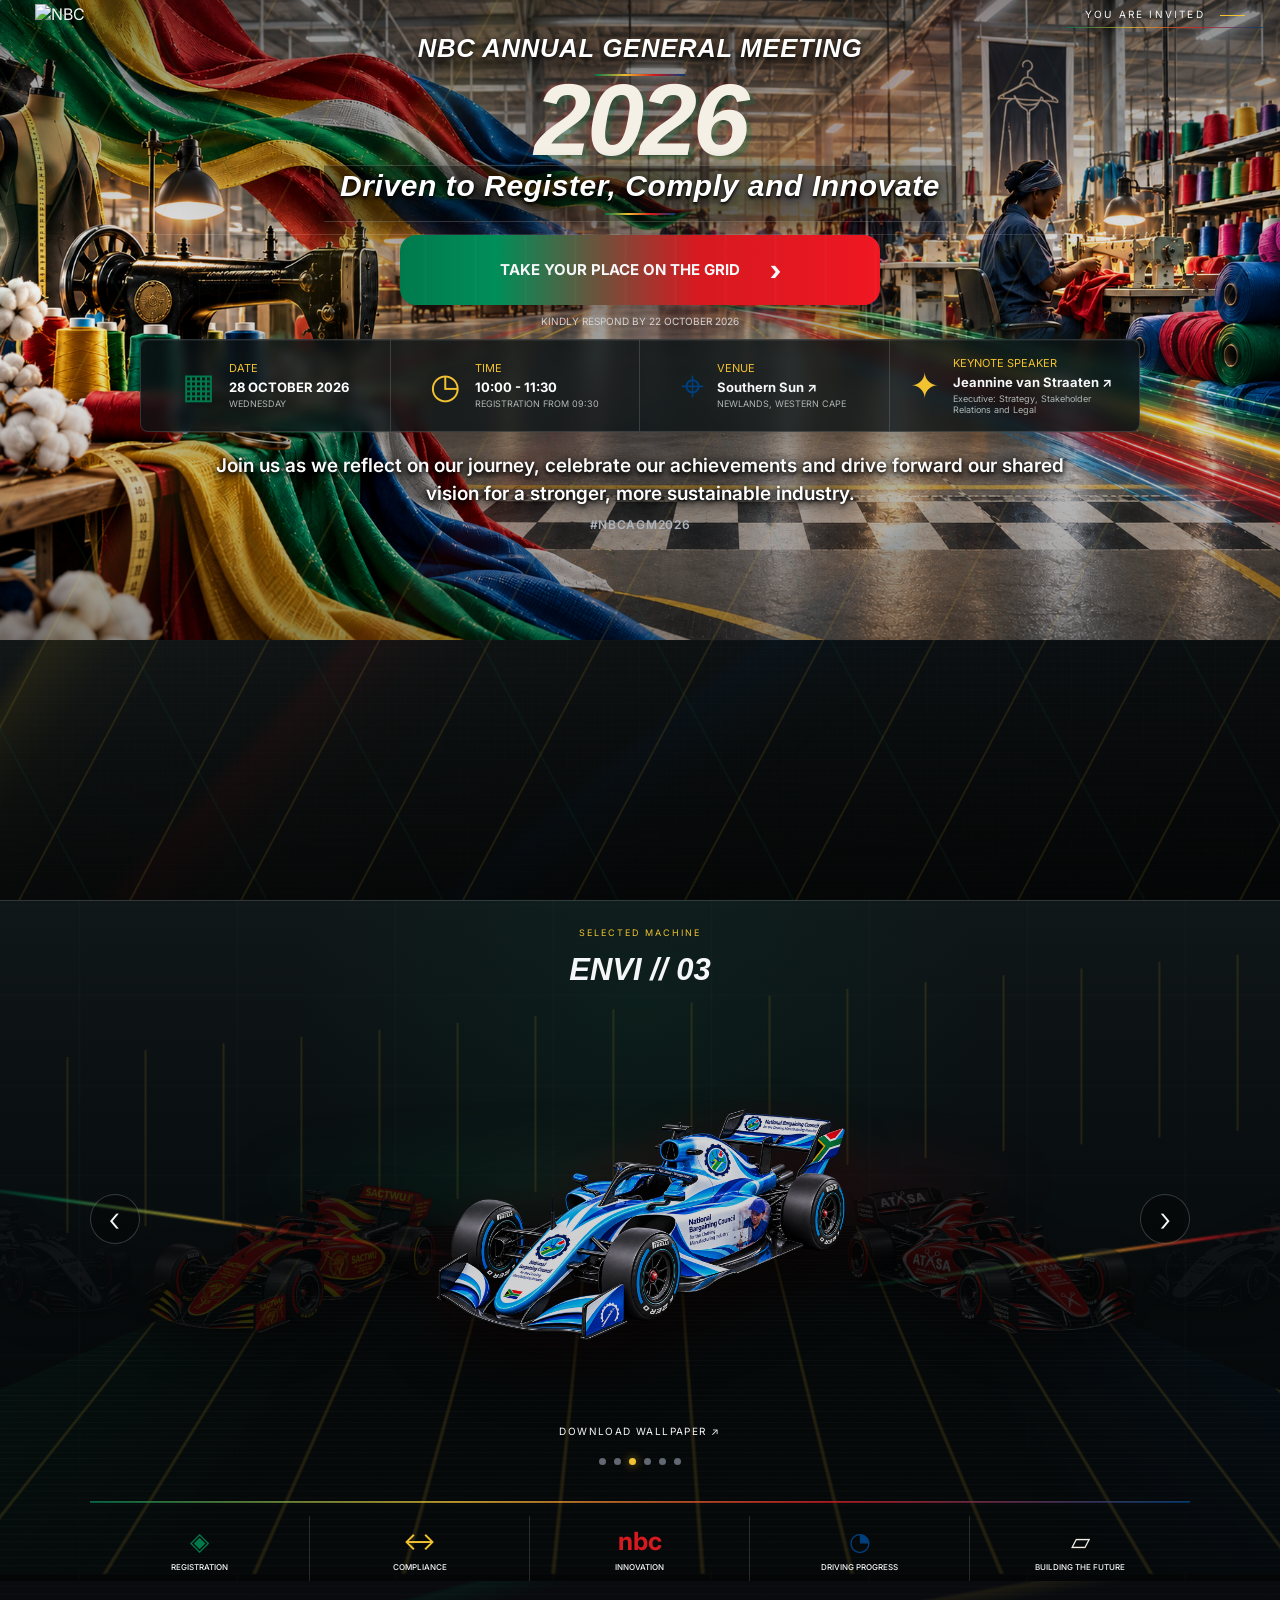
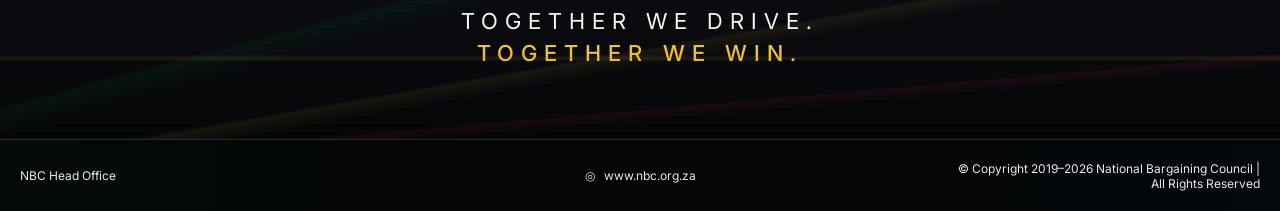
==== commit 41009c3d: "final" ====
--- a/pages/grid.html
+++ b/pages/grid.html
@@ -53,7 +53,7 @@
                   <span>›</span>
                 </a>
 
-                <small>KINDLY RESPOND BY 15 OCTOBER 2026</small>
+                <small>KINDLY RESPOND BY 22 OCTOBER 2026</small>
               </div>
 
               <div class="details">
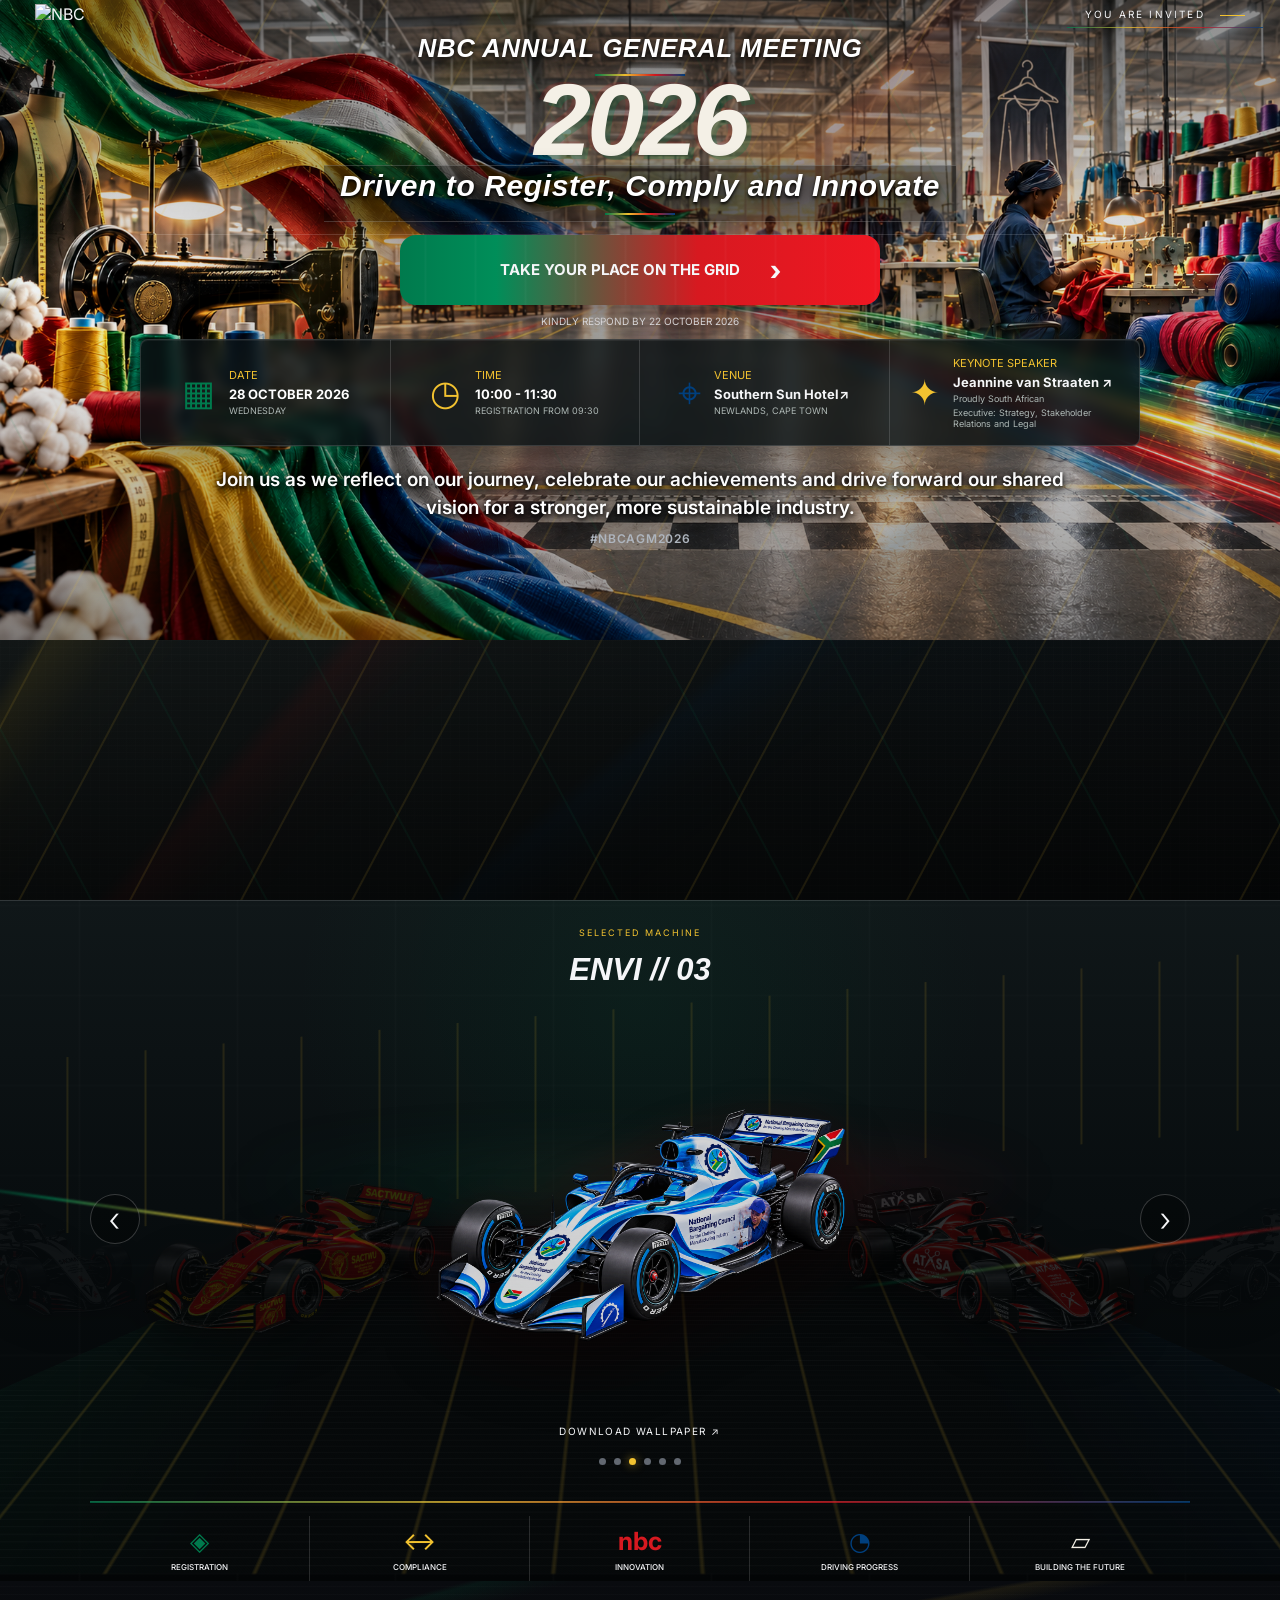
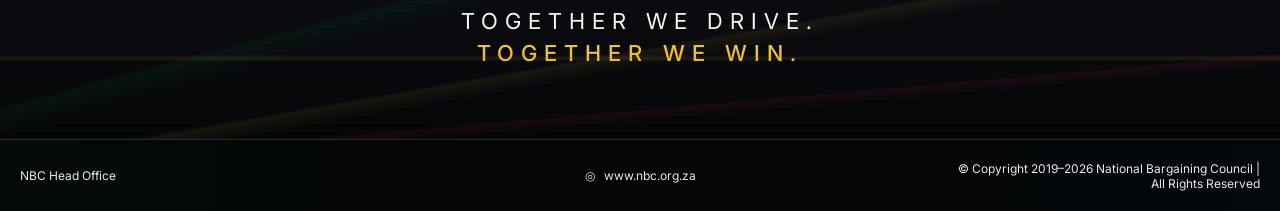
==== commit 3eb5802a: "final" ====
--- a/pages/grid.html
+++ b/pages/grid.html
@@ -89,10 +89,10 @@
                       target="_blank"
                       rel="noopener noreferrer"
                     >
-                      Southern Sun ↗
+                      Southern Sun Hotel↗
                     </a>
 
-                    <small>NEWLANDS, WESTERN CAPE</small>
+                    <small>NEWLANDS, CAPE TOWN</small>
                   </div>
                 </article>
 
@@ -109,6 +109,7 @@
                     >
                       Jeannine van Straaten ↗
                     </a>
+                    <small>Proudly South African</small>
                     <small
                       >Executive: Strategy, Stakeholder Relations and
                       Legal</small
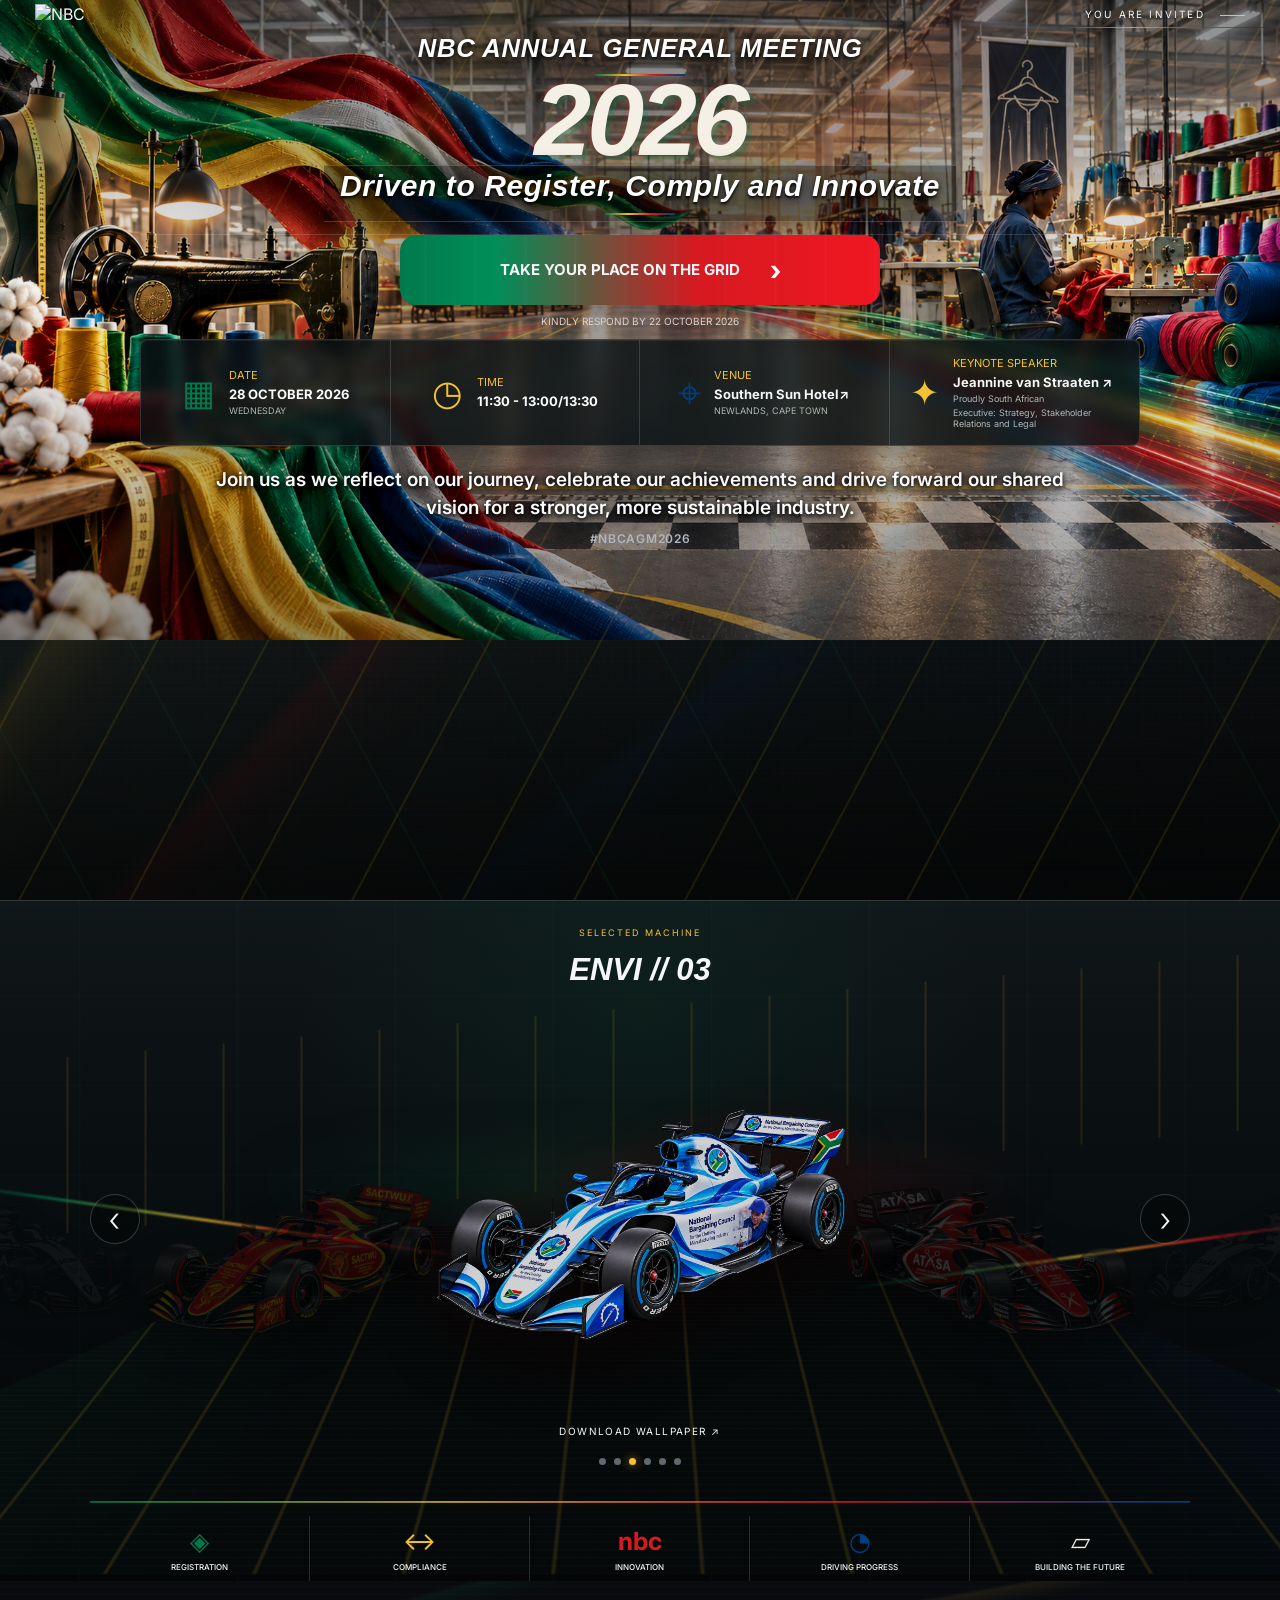
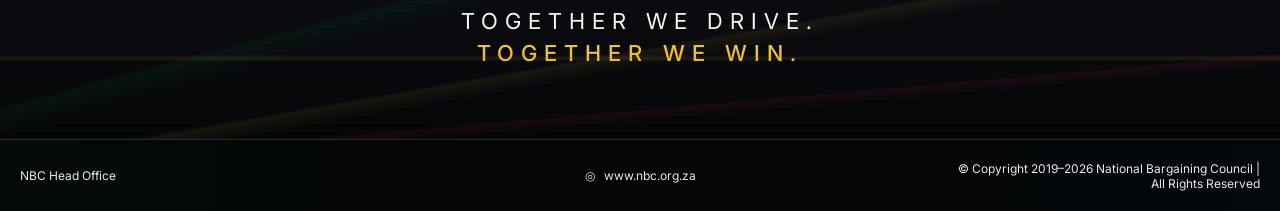
==== commit 79408279: "final2" ====
--- a/pages/grid.html
+++ b/pages/grid.html
@@ -72,8 +72,7 @@
 
                   <div>
                     <label>TIME</label>
-                    <strong>10:00 - 11:30</strong>
-                    <small>REGISTRATION FROM 09:30</small>
+                    <strong>11:30 - 13:00/13:30</strong>
                   </div>
                 </article>
 
